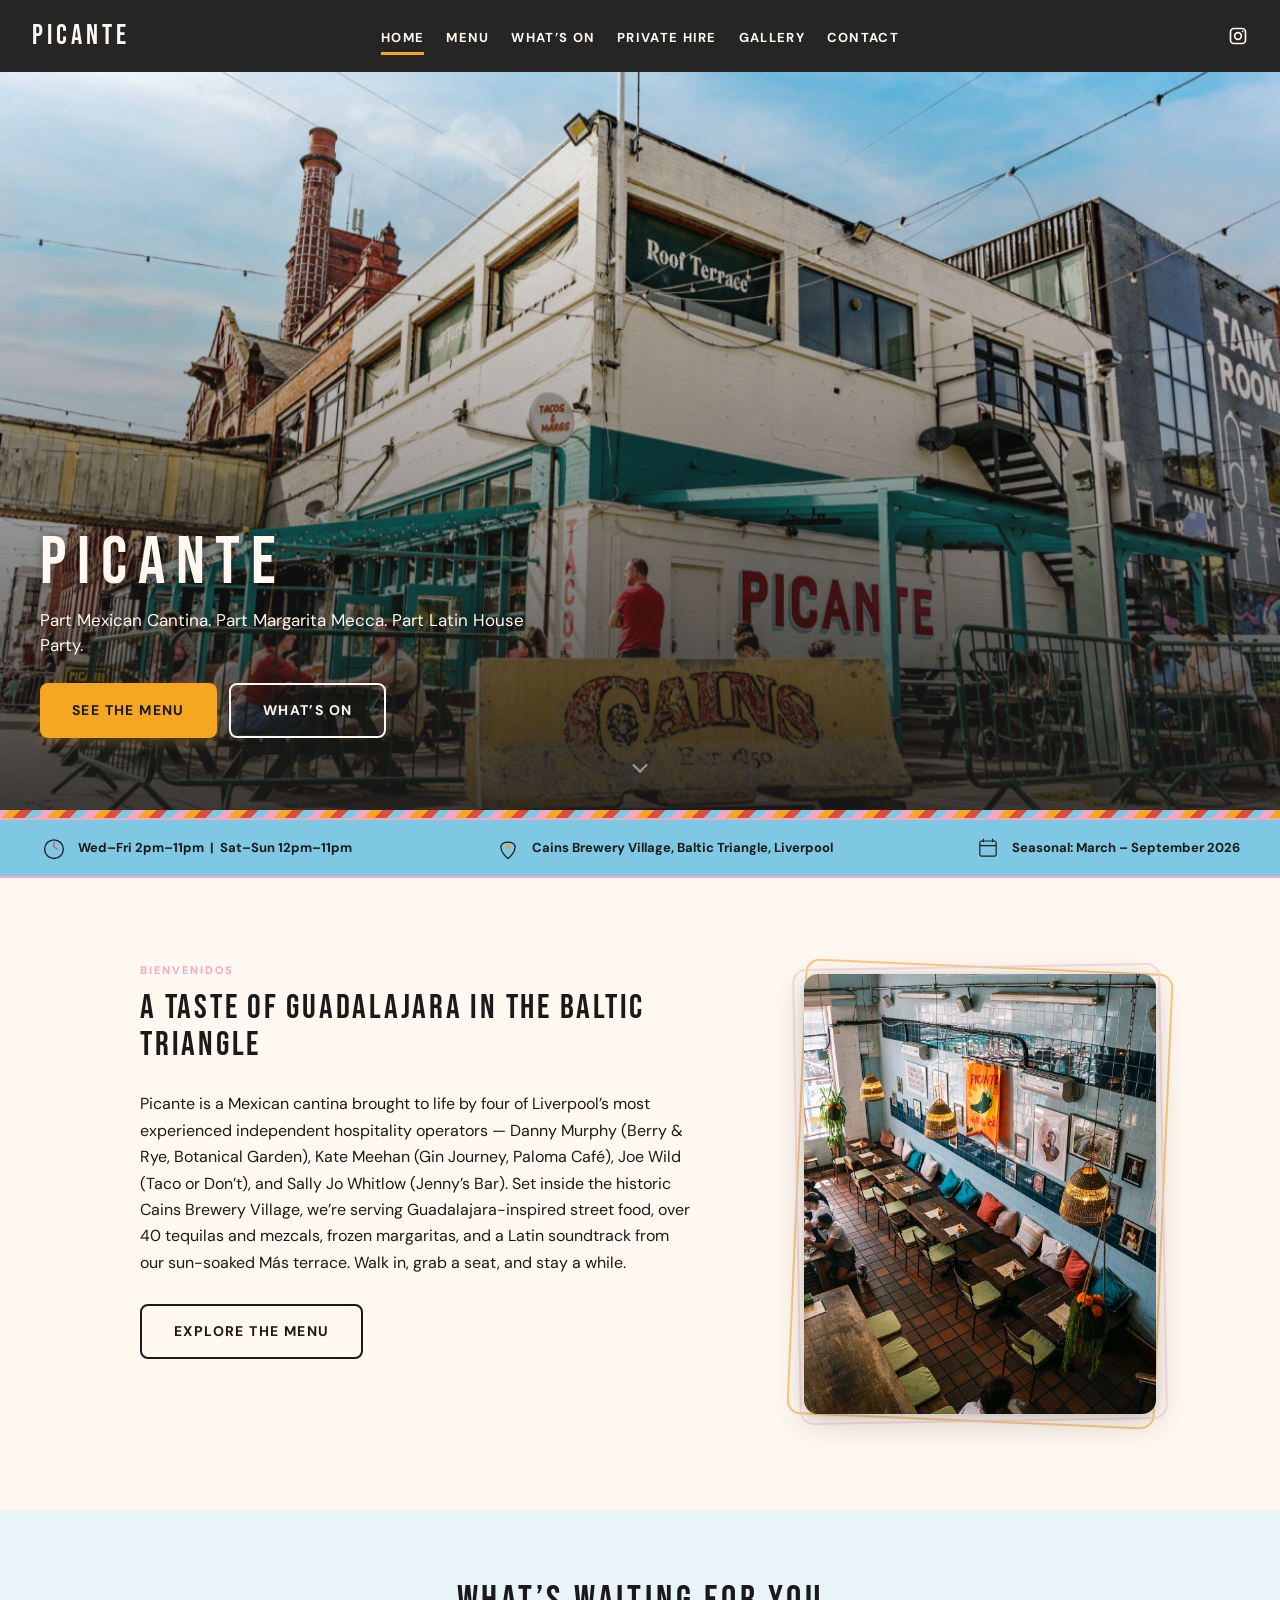
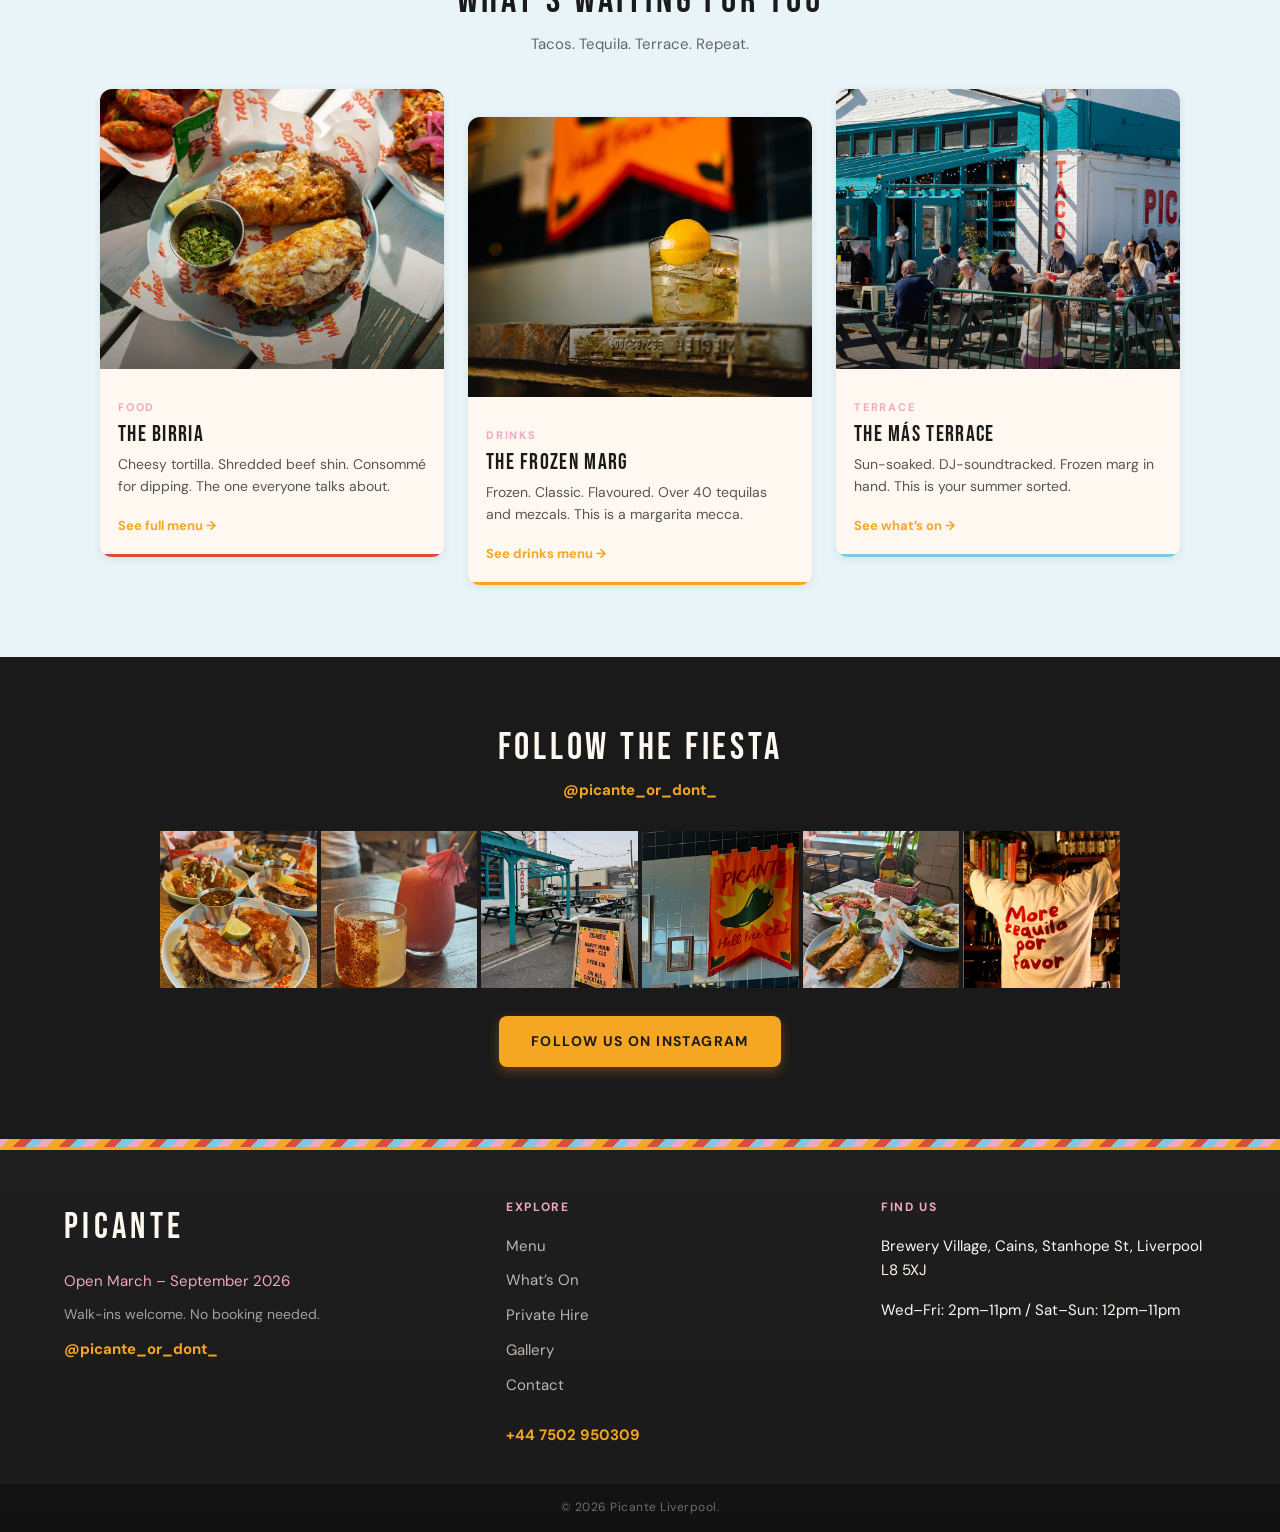
==== index.html @ 5502fccb "Move picante_cursor files to root Rename and relocate files from the picante_cursor/ subdirectory to" ====
<!DOCTYPE html>
<html lang="en-GB">
  <head>
    <meta charset="UTF-8" />
    <meta name="viewport" content="width=device-width, initial-scale=1.0" />
    <meta
      name="description"
      content="Picante — Mexican cantina, margarita mecca & Latin house party in Liverpool’s Baltic Triangle. March–September."
    />
    <title>Picante Liverpool | Mexican Cantina &amp; Margarita Bar</title>
    <link rel="preconnect" href="https://fonts.googleapis.com" />
    <link rel="preconnect" href="https://fonts.gstatic.com" crossorigin />
    <link
      href="https://fonts.googleapis.com/css2?family=Bebas+Neue&family=DM+Sans:ital,wght@0,400;0,600;0,700;1,400&display=swap"
      rel="stylesheet"
    />
    <link rel="stylesheet" href="css/variables.css" />
    <link rel="stylesheet" href="css/base.css" />
    <link rel="stylesheet" href="css/components.css" />
    <link rel="stylesheet" href="css/home.css" />
  </head>
  <body>
    <div id="page-loader" class="page-loader" aria-live="polite">
      <span class="page-loader__mark">PICANTE</span>
    </div>

    <header class="site-header">
      <a class="nav-brand" href="index.html">Picante</a>
      <nav class="site-nav" aria-label="Main">
        <ul class="site-nav__links">
          <li><a href="index.html" class="is-active">Home</a></li>
          <li><a href="menu.html">Menu</a></li>
          <li><a href="events.html">What’s On</a></li>
          <li><a href="private-hire.html">Private Hire</a></li>
          <li><a href="gallery.html">Gallery</a></li>
          <li><a href="contact.html">Contact</a></li>
        </ul>
      </nav>
      <div class="nav-end">
        <a
          class="site-nav__ig"
          href="https://instagram.com/picante_or_dont_"
          target="_blank"
          rel="noopener noreferrer"
          aria-label="Picante on Instagram"
        >
          <svg viewBox="0 0 24 24" fill="none" stroke="currentColor" stroke-width="2" aria-hidden="true">
            <rect x="3" y="3" width="18" height="18" rx="4" />
            <circle cx="12" cy="12" r="4" />
            <circle cx="17.5" cy="6.5" r="1" fill="currentColor" stroke="none" />
          </svg>
        </a>
      </div>
      <button type="button" class="nav-toggle" aria-expanded="false" aria-controls="nav-overlay" aria-label="Open menu">
        <span class="nav-toggle__bars" aria-hidden="true"><span></span><span></span><span></span></span>
      </button>
    </header>

    <div id="nav-overlay" class="nav-overlay" aria-hidden="true" role="dialog" aria-label="Menu">
      <button type="button" class="nav-overlay__close" aria-label="Close menu">×</button>
      <ul class="nav-overlay__links">
        <li><a href="index.html" class="is-active">Home</a></li>
        <li><a href="menu.html">Menu</a></li>
        <li><a href="events.html">What’s On</a></li>
        <li><a href="private-hire.html">Private Hire</a></li>
        <li><a href="gallery.html">Gallery</a></li>
        <li><a href="contact.html">Contact</a></li>
      </ul>
      <a class="nav-overlay__ig" href="https://instagram.com/picante_or_dont_" target="_blank" rel="noopener noreferrer" aria-label="Instagram">
        <svg width="28" height="28" viewBox="0 0 24 24" fill="none" stroke="currentColor" stroke-width="2">
          <rect x="3" y="3" width="18" height="18" rx="4" />
          <circle cx="12" cy="12" r="4" />
        </svg>
      </a>
    </div>

    <main class="home" id="main">
      <section class="hero-home" aria-label="Welcome">
        <div class="hero-home__media hero-kenburns" aria-hidden="true">
          <img
            src="/assets/main_view.jpg"
            alt=""
            width="1920"
            height="1080"
            fetchpriority="high"
            decoding="async"
          />
        </div>
        <div class="hero-home__overlay"></div>
        <div class="hero-home__content">
          <h1 class="hero-home__title">Picante</h1>
          <p class="hero-home__tagline">
            Part Mexican Cantina. Part Margarita Mecca. Part Latin House Party.
          </p>
          <div class="hero-home__ctas">
            <a class="btn btn--primary" href="menu.html">See the menu</a>
            <a class="btn btn--secondary" href="events.html">What’s on</a>
          </div>
        </div>
        <div class="hero-scroll-hint" aria-hidden="true">
          <svg width="28" height="28" viewBox="0 0 24 24" fill="none" stroke="currentColor" stroke-width="2">
            <path d="M6 9l6 6 6-6" />
          </svg>
        </div>
      </section>

      <div class="section-divider" role="presentation" aria-hidden="true"></div>

      <section class="info-strip" aria-label="Key info">
        <div class="info-strip__row">
          <div class="info-strip__item">
            <svg class="icon-sketch" width="36" height="36" viewBox="0 0 48 48" aria-hidden="true">
              <circle cx="24" cy="26" r="16" fill="none" stroke="#1a1a1a" stroke-width="2.2" />
              <path d="M24 14v8l5 4" fill="none" stroke="#d94f3b" stroke-width="2" stroke-linecap="round" />
            </svg>
            <span>Wed–Fri 2pm–11pm &nbsp;|&nbsp; Sat–Sun 12pm–11pm</span>
          </div>
          <div class="info-strip__item">
            <svg class="icon-sketch" width="36" height="36" viewBox="0 0 48 48" aria-hidden="true">
              <path d="M12 20c4-8 20-8 24 0 2 12-12 22-12 22S10 32 12 20z" fill="none" stroke="#1a1a1a" stroke-width="2.2" />
              <circle cx="24" cy="22" r="4" fill="#f5a623" />
            </svg>
            <span>Cains Brewery Village, Baltic Triangle, Liverpool</span>
          </div>
          <div class="info-strip__item">
            <svg class="icon-sketch" width="36" height="36" viewBox="0 0 48 48" aria-hidden="true">
              <rect x="10" y="12" width="28" height="26" rx="3" fill="none" stroke="#1a1a1a" stroke-width="2" />
              <path d="M16 8v6M32 8v6M10 20h28" stroke="#1a1a1a" stroke-width="2" />
            </svg>
            <span>Seasonal: March – September 2026</span>
          </div>
        </div>
      </section>

      <section class="intro-section">
        <div class="intro-section__inner">
          <div class="reveal">
            <p class="intro-section__eyebrow">Bienvenidos</p>
            <h2 class="intro-section__heading">A taste of Guadalajara in the Baltic Triangle</h2>
            <p class="intro-section__text">
              Picante is a Mexican cantina brought to life by four of Liverpool’s most experienced independent hospitality
              operators — Danny Murphy (Berry &amp; Rye, Botanical Garden), Kate Meehan (Gin Journey, Paloma Café), Joe Wild
              (Taco or Don’t), and Sally Jo Whitlow (Jenny’s Bar). Set inside the historic Cains Brewery Village, we’re
              serving Guadalajara-inspired street food, over 40 tequilas and mezcals, frozen margaritas, and a Latin soundtrack
              from our sun-soaked Más terrace. Walk in, grab a seat, and stay a while.
            </p>
            <a class="btn btn--ghost" href="menu.html">Explore the menu</a>
          </div>
          <div class="intro-visual reveal" data-reveal-delay="120">
            <div class="intro-visual__frame" aria-hidden="true"></div>
            <div class="intro-visual__img">
              <img
                src="/assets/inside2.jpg"
                alt="Cantina interior with warm light"
                width="600"
                height="800"
                loading="lazy"
              />
            </div>
          </div>
        </div>
      </section>

      <section class="highlights">
        <div class="highlights__head reveal">
          <h2 class="h2">What’s waiting for you</h2>
          <p class="highlights__sub">Tacos. Tequila. Terrace. Repeat.</p>
        </div>
        <div class="highlights__grid">
          <article class="highlight-card reveal" data-reveal-delay="0">
            <div class="highlight-card__media">
              <img
                src="/assets/taco.jpg"
                alt="Birria-style tacos"
                width="600"
                height="800"
                loading="lazy"
              />
            </div>
            <div class="highlight-card__body">
              <p class="highlight-card__eyebrow">Food</p>
              <h3 class="highlight-card__title">The birria</h3>
              <p class="highlight-card__text">
                Cheesy tortilla. Shredded beef shin. Consommé for dipping. The one everyone talks about.
              </p>
              <a class="highlight-card__link" href="menu.html">See full menu →</a>
            </div>
            <div class="highlight-card__accent highlight-card__accent--chilli" aria-hidden="true"></div>
          </article>

          <article class="highlight-card highlight-card--dip reveal" data-reveal-delay="110">
            <div class="highlight-card__media">
              <img
                src="/assets/cocktail2.jpg"
                alt="Frozen cocktail"
                width="600"
                height="800"
                loading="lazy"
              />
            </div>
            <div class="highlight-card__body">
              <p class="highlight-card__eyebrow">Drinks</p>
              <h3 class="highlight-card__title">The frozen marg</h3>
              <p class="highlight-card__text">
                Frozen. Classic. Flavoured. Over 40 tequilas and mezcals. This is a margarita mecca.
              </p>
              <a class="highlight-card__link" href="menu.html#drinks-menu">See drinks menu →</a>
            </div>
            <div class="highlight-card__accent highlight-card__accent--marigold" aria-hidden="true"></div> 
          </article>

          <article class="highlight-card reveal" data-reveal-delay="220">
            <div class="highlight-card__media">
              <img
                src="/assets/terrace.jpg"
                alt="Rooftop terrace at sunset"
                width="600"
                height="800"
                loading="lazy"
              />
            </div>
            <div class="highlight-card__body">
              <p class="highlight-card__eyebrow">Terrace</p>
              <h3 class="highlight-card__title">The Más terrace</h3>
              <p class="highlight-card__text">Sun-soaked. DJ-soundtracked. Frozen marg in hand. This is your summer sorted.</p>
              <a class="highlight-card__link" href="events.html">See what’s on →</a>
            </div>
            <div class="highlight-card__accent highlight-card__accent--blue" aria-hidden="true"></div>
          </article>
        </div>
      </section>


      <section class="ig-block" aria-label="Instagram">
        <div class="ig-block__head reveal">
          <h2 class="h2">Follow the fiesta</h2>
          <a class="ig-block__handle" href="https://instagram.com/picante_or_dont_" target="_blank" rel="noopener noreferrer"
            >@picante_or_dont_</a
          >
        </div>
        <div id="instagram-embed-slot" class="ig-block__widget"></div>
        <div class="ig-block__grid ig-block__grid--fallback">
          <a class="ig-tile" href="https://instagram.com/picante_or_dont_" target="_blank" rel="noopener noreferrer">
            <img src="/assets/ig1.jpg" alt="" width="400" height="400" loading="lazy" />
          </a>
          <a class="ig-tile" href="https://instagram.com/picante_or_dont_" target="_blank" rel="noopener noreferrer">
            <img src="/assets/ig2.jpg" alt="" width="400" height="400" loading="lazy" />
          </a>
          <a class="ig-tile" href="https://instagram.com/picante_or_dont_" target="_blank" rel="noopener noreferrer">
            <img src="/assets/ig3.jpg" alt="" width="400" height="400" loading="lazy" />
          </a>
          <a class="ig-tile" href="https://instagram.com/picante_or_dont_" target="_blank" rel="noopener noreferrer">
            <img src="/assets/ig4.jpg" alt="" width="400" height="400" loading="lazy" />
          </a>
          <a class="ig-tile" href="https://instagram.com/picante_or_dont_" target="_blank" rel="noopener noreferrer">
            <img src="/assets/ig7.jpg" alt="" width="400" height="400" loading="lazy" />
          </a>
          <a class="ig-tile" href="https://instagram.com/picante_or_dont_" target="_blank" rel="noopener noreferrer">
            <img src="/assets/ig6.jpg" alt="" width="400" height="400" loading="lazy" />
          </a>
        </div>
        <div class="ig-block__cta">
          <a class="btn btn--primary" href="https://instagram.com/picante_or_dont_" target="_blank" rel="noopener noreferrer"
            >Follow us on Instagram</a
          >
        </div>
      </section>
    </main>

    <div class="section-divider" role="presentation" aria-hidden="true"></div>

    <footer class="site-footer">
      <div class="site-footer__grid">
        <div>
          <span class="site-footer__brand">Picante</span>
          <p class="site-footer__season">Open March – September 2026</p>
          <p class="site-footer__walkins">Walk-ins welcome. No booking needed.</p>
          <a class="site-footer__ig" href="https://instagram.com/picante_or_dont_" target="_blank" rel="noopener noreferrer"
            >@picante_or_dont_</a
          >
        </div>
        <div>
          <p class="site-footer__col-label">Explore</p>
          <ul class="site-footer__links">
            <li><a href="menu.html">Menu</a></li>
            <li><a href="events.html">What’s On</a></li>
            <li><a href="private-hire.html">Private Hire</a></li>
            <li><a href="gallery.html">Gallery</a></li>
            <li><a href="contact.html">Contact</a></li>
          </ul>
          <a class="site-footer__phone" href="tel:+447502950309">+44 7502 950309</a>
        </div>
        <div>
          <p class="site-footer__col-label">Find us</p>
          <p>Brewery Village, Cains, Stanhope St, Liverpool L8 5XJ</p>
          <p>Wed–Fri: 2pm–11pm / Sat–Sun: 12pm–11pm</p>
        </div>
      </div>
      <div class="site-footer__bottom">© 2026 Picante Liverpool.</div>
    </footer>

    <script src="js/main.js"></script>
    <script src="js/animations.js"></script>
  </body>
</html>
---- css/variables.css ----
:root {
  --cantina-blue: #7ec8e3;
  --fiesta-pink: #f2a7c3;
  --marigold: #f5a623;
  --chilli-red: #d94f3b;
  --charcoal: #1a1a1a;
  --warm-white: #fff8f0;
  --pale-blue-grey: #e8f4f8;
  --lime-green: #7fb069;

  --caption: #666666;
  --caption-dark: #aaaaaa;
  --footer-strip: #111111;

  --font-display: "Bebas Neue", "Impact", sans-serif;
  --font-body: "DM Sans", system-ui, sans-serif;

  --nav-h-desktop: 72px;
  --nav-h-mobile: 60px;
  --content-max: 1200px;
  --menu-max: 900px;
  --intro-max: 1000px;
  --ease-out: cubic-bezier(0.22, 1, 0.36, 1);

  --shadow-card: 0 2px 8px rgba(0, 0, 0, 0.08);
  --shadow-card-hover: 0 8px 24px rgba(0, 0, 0, 0.14);
  --shadow-primary: 0 4px 12px rgba(245, 166, 35, 0.3);
  --text-shadow-hero: 0 2px 10px rgba(0, 0, 0, 0.45);
}
---- css/base.css ----
*,
*::before,
*::after {
  box-sizing: border-box;
}

html {
  scroll-behavior: smooth;
}

body {
  margin: 0;
  font-family: var(--font-body);
  font-size: 17px;
  line-height: 1.65;
  color: var(--charcoal);
  background-color: var(--warm-white);
  -webkit-font-smoothing: antialiased;
}

img {
  max-width: 100%;
  height: auto;
  display: block;
}

a {
  color: inherit;
  text-decoration: none;
}

button {
  font-family: inherit;
  cursor: pointer;
  border: none;
  background: none;
}

input,
textarea,
select {
  font-family: inherit;
  font-size: 16px;
}

h1,
h2,
h3,
.h1,
.h2,
.h3 {
  font-family: var(--font-display);
  font-weight: 400;
  line-height: 1.02;
  margin: 0;
  text-transform: uppercase;
}

/* Dramatic scale vs 16–17px body */
h1,
.h1 {
  font-size: clamp(2.5rem, 6vw, 6rem);
  letter-spacing: 0.18em;
}

h2,
.h2 {
  font-size: clamp(1.75rem, 3.8vw, 3.5rem);
  letter-spacing: 0.12em;
}

h3,
.h3 {
  font-size: clamp(1.375rem, 2.2vw, 2rem);
  letter-spacing: 0.08em;
}

.on-dark h1,
.on-dark h2,
.on-dark h3,
.on-dark .h1,
.on-dark .h2,
.on-dark .h3 {
  color: var(--warm-white);
  text-shadow: var(--text-shadow-hero);
}

.sr-only {
  position: absolute;
  width: 1px;
  height: 1px;
  padding: 0;
  margin: -1px;
  overflow: hidden;
  clip: rect(0, 0, 0, 0);
  white-space: nowrap;
  border: 0;
}

body.page-fade-in {
  animation: pageCrossfade 280ms var(--ease-out) forwards;
}

@keyframes pageCrossfade {
  from {
    opacity: 0;
  }
  to {
    opacity: 1;
  }
}

/* Hero backgrounds only — slow cinematic zoom */
@keyframes heroKenBurns {
  0% {
    transform: scale(1);
  }
  100% {
    transform: scale(1.08);
  }
}

.hero-kenburns {
  overflow: hidden;
}

.hero-kenburns > img {
  width: 100%;
  height: 100%;
  object-fit: cover;
  animation: heroKenBurns 20s ease-in-out infinite alternate;
  will-change: transform;
}
---- css/components.css ----
/* Geometric stripe divider — exactly 8px, four brand colours, -45° */
.section-divider {
  display: block;
  width: 100%;
  height: 8px;
  flex-shrink: 0;
  background: repeating-linear-gradient(
    -45deg,
    var(--marigold) 0 8px,
    var(--fiesta-pink) 8px 16px,
    var(--cantina-blue) 16px 24px,
    var(--chilli-red) 24px 32px
  );
}

/* —— Header —— */
.site-header {
  position: fixed;
  top: 0;
  left: 0;
  right: 0;
  z-index: 1000;
  height: var(--nav-h-desktop);
  display: grid;
  grid-template-columns: 1fr auto 1fr;
  align-items: center;
  padding: 0 32px;
  background: rgba(26, 26, 26, 0.95);
  backdrop-filter: blur(12px);
  -webkit-backdrop-filter: blur(12px);
}

.nav-brand {
  font-family: var(--font-display);
  font-size: 28px;
  letter-spacing: 0.14em;
  color: var(--warm-white);
  justify-self: start;
  text-transform: uppercase;
}

.nav-brand:hover {
  color: var(--marigold);
}

.site-nav {
  justify-self: center;
}

.site-nav__links {
  display: flex;
  flex-wrap: wrap;
  justify-content: center;
  align-items: center;
  gap: 8px 22px;
  list-style: none;
  margin: 0;
  padding: 0;
}

.site-nav__links a {
  font-size: 13px;
  font-weight: 700;
  letter-spacing: 0.1em;
  text-transform: uppercase;
  color: var(--warm-white);
  padding: 6px 0;
  border-bottom: 3px solid transparent;
  transition: color 200ms ease, border-color 200ms ease;
}

.site-nav__links a:hover {
  color: var(--marigold);
}

.site-nav__links a.is-active {
  border-bottom-color: var(--marigold);
}

.nav-end {
  justify-self: end;
  display: flex;
  align-items: center;
}

.site-nav__ig {
  display: flex;
  color: var(--warm-white);
  transition: color 200ms ease, transform 200ms ease;
}

.site-nav__ig:hover {
  color: var(--marigold);
  transform: scale(1.05);
}

.site-nav__ig svg {
  width: 20px;
  height: 20px;
}

.nav-toggle {
  display: none;
  width: 44px;
  height: 44px;
  align-items: center;
  justify-content: center;
  color: var(--warm-white);
  justify-self: end;
  grid-column: 3;
}

.nav-toggle__bars {
  display: flex;
  flex-direction: column;
  gap: 6px;
}

.nav-toggle__bars span {
  display: block;
  width: 24px;
  height: 2px;
  background: var(--warm-white);
  border-radius: 1px;
}

@media (max-width: 1023px) {
  .site-header {
    height: var(--nav-h-mobile);
    padding: 0 16px;
    grid-template-columns: 1fr auto;
  }

  .site-nav,
  .nav-end {
    display: none;
  }

  .nav-toggle {
    display: flex;
  }

  .nav-brand {
    grid-column: 1;
  }
}

.nav-overlay {
  position: fixed;
  inset: 0;
  z-index: 1100;
  background: var(--charcoal);
  display: flex;
  flex-direction: column;
  align-items: center;
  justify-content: center;
  padding: 80px 24px;
  transform: translateX(100%);
  transition: transform 300ms var(--ease-out);
  visibility: hidden;
}

.nav-overlay.is-open {
  transform: translateX(0);
  visibility: visible;
}

.nav-overlay__close {
  position: absolute;
  top: 16px;
  right: 16px;
  width: 48px;
  height: 48px;
  color: var(--warm-white);
  font-size: 28px;
  line-height: 1;
}

.nav-overlay__links {
  list-style: none;
  margin: 0;
  padding: 0;
  text-align: center;
}

.nav-overlay__links a {
  display: block;
  font-size: 28px;
  line-height: 60px;
  font-weight: 700;
  letter-spacing: 0.08em;
  text-transform: uppercase;
  color: var(--warm-white);
}

.nav-overlay__links a.is-active {
  color: var(--marigold);
}

.nav-overlay__ig {
  margin-top: 48px;
  color: var(--warm-white);
}

/* —— Buttons —— */
.btn {
  display: inline-flex;
  align-items: center;
  justify-content: center;
  text-align: center;
  font-size: 15px;
  font-weight: 700;
  letter-spacing: 0.1em;
  text-transform: uppercase;
  padding: 16px 40px;
  border-radius: 8px;
  transition: background 200ms ease, color 200ms ease, transform 200ms ease, box-shadow 200ms ease,
    border-color 200ms ease;
}

.btn--primary {
  background: var(--marigold);
  color: var(--charcoal);
  box-shadow: var(--shadow-primary);
}

.btn--primary:hover {
  background: var(--chilli-red);
  transform: scale(1.04);
}

.btn--secondary {
  background: transparent;
  color: var(--warm-white);
  border: 2px solid var(--warm-white);
}

.btn--secondary:hover {
  background: var(--warm-white);
  color: var(--charcoal);
}

.btn--ghost {
  background: transparent;
  color: var(--charcoal);
  border: 2px solid var(--charcoal);
}

.btn--ghost:hover {
  background: var(--charcoal);
  color: var(--warm-white);
}

@media (max-width: 767px) {
  .btn--primary {
    width: 100%;
    padding: 18px 24px;
    font-size: 16px;
  }

  .btn--secondary,
  .btn--ghost {
    width: 100%;
  }
}

.btn-tabs {
  display: inline-flex;
  gap: 12px;
  flex-wrap: wrap;
  justify-content: center;
}

.btn-tab {
  padding: 12px 28px;
  border-radius: 8px;
  font-size: 14px;
  font-weight: 700;
  letter-spacing: 0.1em;
  text-transform: uppercase;
  border: 2px solid var(--warm-white);
  color: var(--warm-white);
  background: transparent;
  transition: background 200ms ease, color 200ms ease;
}

.btn-tab.is-active,
.btn-tab:hover {
  background: var(--marigold);
  color: var(--charcoal);
  border-color: var(--marigold);
}

/* —— Cards (content sections — image static, no animation) —— */
.card {
  background: var(--warm-white);
  border-radius: 12px;
  box-shadow: var(--shadow-card);
  overflow: hidden;
  transition: box-shadow 300ms var(--ease-out), transform 300ms var(--ease-out);
}

.card:hover {
  box-shadow: var(--shadow-card-hover);
  transform: translateY(-4px);
}

.card__media {
  overflow: hidden;
  border-radius: 12px 12px 0 0;
}

.card__media img {
  width: 100%;
  transition: transform 300ms var(--ease-out);
}

.card:hover .card__media img {
  transform: scale(1.05);
}

.card__body {
  padding: 24px 26px;
}

.card__title {
  font-family: var(--font-display);
  font-size: clamp(1.25rem, 2vw, 1.75rem);
  color: var(--charcoal);
  margin-bottom: 8px;
  letter-spacing: 0.08em;
}

.card__text {
  font-size: 16px;
  color: #555555;
  margin: 0 0 16px;
  line-height: 1.6;
}

.card__link {
  font-size: 14px;
  font-weight: 700;
  color: var(--marigold);
}

.card__link:hover {
  text-decoration: underline;
}

/* —— Footer —— */
.site-footer {
  background: linear-gradient(180deg, #1e1e1e 0%, var(--charcoal) 100%);
  color: var(--warm-white);
  font-size: 15px;
  border-top: 3px solid var(--marigold);
}

.site-footer__grid {
  max-width: var(--content-max);
  margin: 0 auto;
  padding: 48px 24px 36px;
  display: grid;
  grid-template-columns: 1.2fr 1fr 1fr;
  gap: 48px 40px;
}

@media (max-width: 767px) {
  .site-footer__grid {
    grid-template-columns: 1fr;
    gap: 20px;
    text-align: center;
    padding: 28px 20px 20px;
  }
}

.site-footer__brand {
  font-family: var(--font-display);
  font-size: 36px;
  letter-spacing: 0.12em;
  color: var(--warm-white);
  display: block;
  margin-bottom: 12px;
  text-transform: uppercase;
}

@media (max-width: 767px) {
  .site-footer__brand {
    font-size: 28px;
    margin-bottom: 6px;
  }
}

.site-footer__season {
  font-size: 15px;
  color: var(--fiesta-pink);
  margin: 0 0 10px;
}

@media (max-width: 767px) {
  .site-footer__season {
    font-size: 13px;
    margin-bottom: 4px;
  }
}

.site-footer__walkins {
  font-size: 14px;
  color: rgba(255, 248, 240, 0.6);
  margin: 0 0 12px;
  line-height: 1.5;
}

@media (max-width: 767px) {
  .site-footer__walkins {
    font-size: 13px;
    margin-bottom: 8px;
  }
}

.site-footer__ig {
  font-size: 15px;
  font-weight: 700;
  color: var(--marigold);
  transition: color 200ms ease;
}

.site-footer__ig:hover {
  color: var(--warm-white);
}

.site-footer__col-label {
  font-size: 12px;
  font-weight: 700;
  letter-spacing: 0.14em;
  text-transform: uppercase;
  color: var(--fiesta-pink);
  margin: 0 0 16px;
}

@media (max-width: 767px) {
  .site-footer__col-label {
    display: none;
  }
}

.site-footer__links {
  list-style: none;
  margin: 0;
  padding: 0;
}

@media (max-width: 767px) {
  .site-footer__links {
    display: flex;
    flex-wrap: wrap;
    justify-content: center;
    gap: 6px 16px;
  }
}

.site-footer__links li {
  margin-bottom: 10px;
}

@media (max-width: 767px) {
  .site-footer__links li {
    margin-bottom: 0;
  }
}

.site-footer__links a {
  font-size: 15px;
  color: rgba(255, 248, 240, 0.7);
  transition: color 200ms ease;
}

@media (max-width: 767px) {
  .site-footer__links a {
    font-size: 13px;
  }
}

.site-footer__links a:hover {
  color: var(--marigold);
}

.site-footer__phone {
  display: inline-block;
  margin-top: 16px;
  font-size: 15px;
  font-weight: 700;
  color: var(--marigold);
}

@media (max-width: 767px) {
  .site-footer__phone {
    margin-top: 0;
    font-size: 14px;
  }

  .site-footer__grid > div:last-child p {
    font-size: 13px;
    color: rgba(255, 248, 240, 0.5);
    margin: 0 0 4px;
  }
}

.site-footer__bottom {
  background: rgba(0, 0, 0, 0.3);
  padding: 14px 24px;
  text-align: center;
  font-size: 12px;
  color: rgba(255, 248, 240, 0.4);
  letter-spacing: 0.04em;
}

@media (max-width: 767px) {
  .site-footer__bottom {
    padding: 12px 20px;
  }
}

/* —— Forms —— */
.form-field {
  width: 100%;
  padding: 14px 16px;
  border: 1px solid #d0d0d0;
  border-radius: 8px;
  background: var(--pale-blue-grey);
  color: var(--charcoal);
  transition: border-color 200ms ease, box-shadow 200ms ease;
}

.form-field:focus {
  outline: none;
  border-color: var(--cantina-blue);
  box-shadow: 0 0 0 3px rgba(126, 200, 227, 0.3);
}

.form-field--error {
  border-color: var(--chilli-red);
}

.form-label {
  display: block;
  font-size: 13px;
  font-weight: 700;
  letter-spacing: 0.06em;
  text-transform: uppercase;
  margin-bottom: 8px;
  color: var(--charcoal);
}

.form-group {
  margin-bottom: 20px;
}

.tag-ve {
  display: inline-flex;
  align-items: center;
  height: 20px;
  padding: 0 8px;
  border-radius: 10px;
  background: var(--lime-green);
  color: var(--warm-white);
  font-size: 10px;
  font-weight: 700;
  text-transform: uppercase;
}

.tag-af {
  display: inline-flex;
  align-items: center;
  height: 20px;
  padding: 0 8px;
  border-radius: 10px;
  background: var(--lime-green);
  color: var(--warm-white);
  font-size: 10px;
  font-weight: 700;
}

.reveal {
  opacity: 0;
  transform: translateY(24px);
  transition: opacity 0.65s var(--ease-out), transform 0.65s var(--ease-out);
}

.reveal.is-visible {
  opacity: 1;
  transform: translateY(0);
}

.drinks-banner.reveal.is-visible {
  transform: rotate(-1.5deg);
}

.page-loader {
  position: fixed;
  inset: 0;
  z-index: 2000;
  background: var(--charcoal);
  display: flex;
  align-items: center;
  justify-content: center;
  transition: opacity 400ms ease, visibility 400ms ease;
}

.page-loader.is-done {
  opacity: 0;
  visibility: hidden;
  pointer-events: none;
}

.page-loader__mark {
  font-family: var(--font-display);
  font-size: clamp(2.5rem, 8vw, 4rem);
  letter-spacing: 0.2em;
  color: var(--cantina-blue);
  animation: pulseLogo 1.5s ease-in-out infinite;
}

@keyframes pulseLogo {
  0%,
  100% {
    opacity: 1;
    transform: scale(1);
  }
  50% {
    opacity: 0.65;
    transform: scale(1.04);
  }
}

.icon-sketch {
  flex-shrink: 0;
}
---- css/home.css ----
main.home {
  padding-top: var(--nav-h-desktop);
}

/* Slightly smaller CTAs on home only */
main.home .btn {
  padding: 14px 32px;
  font-size: 14px;
}

@media (max-width: 767px) {
  main.home .btn--primary {
    padding: 16px 22px;
    font-size: 15px;
  }
}

@media (max-width: 1023px) {
  main.home {
    padding-top: var(--nav-h-mobile);
  }
}

/* Hero — Ken Burns on background only (scaled slightly down vs full viewport) */
.hero-home {
  position: relative;
  min-height: 82vh;
  min-height: 82svh;
  display: flex;
  flex-direction: column;
  justify-content: flex-end;
  padding: 0 0 72px 40px;
  overflow: hidden;
}

.hero-home__media {
  position: absolute;
  inset: 0;
  z-index: 0;
  overflow: hidden;
}

.hero-home__media.hero-kenburns > img {
  width: 100%;
  height: 100%;
}

.hero-home__overlay {
  position: absolute;
  inset: 0;
  z-index: 1;
  background: linear-gradient(
    to top,
    rgba(26, 26, 26, 0.85) 0%,
    rgba(26, 26, 26, 0.4) 45%,
    transparent 100%
  );
}

.hero-home__content {
  position: relative;
  z-index: 2;
  max-width: 520px;
}

.hero-home__title {
  font-family: var(--font-display);
  font-size: clamp(2.35rem, 6.5vw, 4.25rem);
  letter-spacing: 0.16em;
  color: var(--warm-white);
  text-shadow: var(--text-shadow-hero);
  margin-bottom: 12px;
  line-height: 0.95;
  text-transform: uppercase;
}

.hero-home__tagline {
  font-size: clamp(15px, 1.75vw, 17px);
  color: var(--warm-white);
  text-shadow: var(--text-shadow-hero);
  margin: 0 0 24px;
  line-height: 1.5;
  max-width: 32em;
}

.hero-home__ctas {
  display: flex;
  flex-wrap: wrap;
  gap: 12px;
}

@media (max-width: 767px) {
  .hero-home {
    align-items: center;
    text-align: center;
    min-height: 78vh;
    min-height: 78svh;
    padding: 0 20px 88px;
  }

  .hero-home__content {
    max-width: 100%;
  }

  .hero-home__ctas {
    flex-direction: column;
    width: 100%;
  }
}

.hero-scroll-hint {
  position: absolute;
  bottom: 20px;
  left: 50%;
  transform: translateX(-50%);
  z-index: 3;
  color: var(--warm-white);
  opacity: 0.5;
  animation: chevronBounce 1.5s ease-in-out infinite;
  transition: opacity 300ms ease;
}

.hero-scroll-hint.is-hidden {
  opacity: 0;
  pointer-events: none;
}

@keyframes chevronBounce {
  0%,
  100% {
    transform: translateX(-50%) translateY(0);
  }
  50% {
    transform: translateX(-50%) translateY(-2px);
  }
}

/* Info strip */
.info-strip {
  background: var(--cantina-blue);
  padding: 14px 28px;
  border-top: 2px solid var(--fiesta-pink);
  border-bottom: 2px solid var(--fiesta-pink);
}

.info-strip__row {
  max-width: var(--content-max);
  margin: 0 auto;
  display: flex;
  flex-wrap: wrap;
  justify-content: space-between;
  gap: 12px 24px;
}

.info-strip__item {
  display: flex;
  align-items: center;
  gap: 10px;
  font-size: 13px;
  font-weight: 700;
  color: var(--charcoal);
}

.info-strip__item .icon-sketch {
  width: 28px;
  height: 28px;
}

@media (max-width: 767px) {
  .info-strip {
    padding: 14px 16px;
  }

  .info-strip__row {
    flex-direction: column;
  }
}

/* Intro */
.intro-section {
  background: var(--warm-white);
  padding: 72px 24px;
}

@media (max-width: 767px) {
  .intro-section {
    padding: 52px 20px;
  }
}

.intro-section__inner {
  max-width: var(--intro-max);
  margin: 0 auto;
  display: grid;
  grid-template-columns: 55% 45%;
  gap: 40px;
  align-items: start;
}

@media (max-width: 1023px) {
  .intro-section__inner {
    grid-template-columns: 1fr;
  }
}

.intro-section__eyebrow {
  font-size: 11px;
  font-weight: 700;
  letter-spacing: 0.18em;
  text-transform: uppercase;
  color: var(--fiesta-pink);
  margin-bottom: 10px;
}

.intro-section__heading {
  font-family: var(--font-display);
  font-size: clamp(1.5rem, 3.25vw, 2.15rem);
  color: var(--charcoal);
  letter-spacing: 0.08em;
  margin: 0 0 28px;
  line-height: 1.08;
}

.intro-section__text {
  font-size: 16px;
  line-height: 1.65;
  color: var(--charcoal);
  margin: 0 0 28px;
}

.intro-visual {
  position: relative;
  justify-self: end;
  width: 100%;
  max-width: min(400px, 100%);
  padding: 24px;
  overflow: visible;
}

@media (max-width: 1023px) {
  .intro-visual {
    order: -1;
    justify-self: center;
    max-width: min(340px, 88vw);
    margin: 0 auto 28px;
  }
}

@media (min-width: 1024px) {
  .intro-visual {
    max-width: 400px;
  }
}

/* Fiesta layers — two subtle coloured frames behind the photo */
.intro-visual__frame {
  position: absolute;
  inset: 16px;
  border-radius: 14px;
  border: 2px solid var(--marigold);
  opacity: 0.55;
  z-index: 0;
  pointer-events: none;
  transform: rotate(2.5deg);
  transition: transform 600ms var(--ease-out);
}

.intro-visual__frame::before {
  content: "";
  position: absolute;
  inset: -2px;
  border-radius: 14px;
  border: 2px solid var(--fiesta-pink);
  opacity: 0.7;
  pointer-events: none;
  transform: rotate(-3.5deg);
  transition: transform 600ms var(--ease-out);
}

.intro-visual:hover .intro-visual__frame {
  transform: rotate(3.5deg);
}

.intro-visual:hover .intro-visual__frame::before {
  transform: rotate(-5deg);
}

.intro-visual__img {
  position: relative;
  z-index: 1;
  border-radius: 14px;
  overflow: hidden;
  box-shadow:
    0 8px 32px rgba(26, 26, 26, 0.2),
    0 2px 8px rgba(26, 26, 26, 0.1);
  transition: box-shadow 600ms var(--ease-out), transform 600ms var(--ease-out);
}

.intro-visual:hover .intro-visual__img {
  box-shadow:
    0 16px 48px rgba(26, 26, 26, 0.25),
    0 4px 12px rgba(26, 26, 26, 0.12);
  transform: translateY(-6px);
}

.intro-visual__img img {
  width: 100%;
  aspect-ratio: 4/5;
  object-fit: cover;
  display: block;
  transition: transform 700ms var(--ease-out);
  filter: saturate(1.08) contrast(1.02) brightness(1.01);
}

.intro-visual:hover .intro-visual__img img {
  transform: scale(1.03);
}

/* Highlights — wave layout, portrait cards */
.highlights {
  background: var(--pale-blue-grey);
  padding: 72px 24px;
}

@media (max-width: 767px) {
  .highlights {
    padding: 52px 20px;
  }
}

.highlights__head {
  text-align: center;
  max-width: 520px;
  margin: 0 auto 32px;
}

.highlights__head .h2 {
  font-size: clamp(1.5rem, 3.25vw, 2.35rem);
  color: var(--charcoal);
  margin-bottom: 12px;
  letter-spacing: 0.1em;
}

.highlights__sub {
  font-size: 15px;
  color: var(--caption);
  margin: 0;
}

.highlights__grid {
  max-width: min(var(--content-max), 1080px);
  margin: 0 auto;
  display: grid;
  grid-template-columns: repeat(3, 1fr);
  gap: 24px;
  align-items: start;
}

@media (min-width: 1024px) {
  .highlight-card--dip {
    margin-top: 28px;
  }
}

@media (max-width: 1023px) {
  .highlights__grid {
    grid-template-columns: 1fr;
    gap: 22px;
  }

  .highlight-card--dip {
    margin-top: 0;
  }
}

.highlight-card {
  background: var(--warm-white);
  border-radius: 12px;
  box-shadow: var(--shadow-card);
  overflow: hidden;
  transition: box-shadow 300ms var(--ease-out), transform 300ms var(--ease-out);
}

.highlight-card:hover {
  box-shadow: var(--shadow-card-hover);
  transform: translateY(-4px);
}

.highlight-card__media {
  position: relative;
  width: 100%;
  height: clamp(200px, 26vw, 280px);
  overflow: hidden;
}

.highlight-card__media img {
  width: 100%;
  height: 100%;
  object-fit: cover;
  object-position: center;
  transition: transform 300ms var(--ease-out);
}

.highlight-card:hover .highlight-card__media img {
  transform: scale(1.05);
}

.highlight-card__media::after {
  content: "";
  position: absolute;
  inset: 0;
  background: linear-gradient(to top, rgba(26, 26, 26, 0.4) 0%, transparent 55%);
  pointer-events: none;
}

.highlight-card__eyebrow {
  font-size: 11px;
  font-weight: 700;
  letter-spacing: 0.16em;
  text-transform: uppercase;
  color: var(--fiesta-pink);
  margin-bottom: 8px;
}

.highlight-card__body {
  padding: 18px 18px 0;
}

.highlight-card__title {
  font-family: var(--font-display);
  font-size: clamp(1.15rem, 1.85vw, 1.35rem);
  color: var(--charcoal);
  letter-spacing: 0.06em;
  margin-bottom: 8px;
}

.highlight-card__text {
  font-size: 14px;
  color: #555555;
  line-height: 1.55;
  margin: 0 0 12px;
}

.highlight-card__link {
  font-size: 13px;
  font-weight: 700;
  color: var(--marigold);
}

.highlight-card__accent {
  height: 3px;
  margin-top: 16px;
}

.highlight-card__accent--chilli {
  background: var(--chilli-red);
}

.highlight-card__accent--marigold {
  background: var(--marigold);
}

.highlight-card__accent--blue {
  background: var(--cantina-blue);
}

/* Instagram */
.ig-block {
  background: var(--charcoal);
  padding: 72px 24px;
}

@media (max-width: 767px) {
  .ig-block {
    padding: 52px 20px;
  }
}

.ig-block__head {
  text-align: center;
  margin-bottom: 28px;
}

.ig-block__head .h2 {
  color: var(--warm-white);
  margin-bottom: 8px;
  letter-spacing: 0.1em;
  font-size: clamp(1.5rem, 3.25vw, 2.35rem);
}

.ig-block__handle {
  font-size: 15px;
  font-weight: 700;
  color: var(--marigold);
}

.ig-block__handle:hover {
  text-decoration: underline;
}

/* Paste SnapWidget / Elfsight iframe here; then add .ig-block--embed on the section */
.ig-block__widget {
  max-width: 960px;
  margin: 0 auto 28px;
}

.ig-block__widget iframe {
  display: block;
  width: 100% !important;
  max-width: 100%;
  border: 0;
  margin: 0 auto;
}

.ig-block--embed .ig-block__grid--fallback {
  display: none;
}

.ig-block__grid {
  display: grid;
  grid-template-columns: repeat(6, 1fr);
  gap: 4px;
  max-width: 960px;
  margin: 0 auto 28px;
}

@media (max-width: 1023px) {
  .ig-block__grid {
    grid-template-columns: repeat(3, 1fr);
  }
}

.ig-tile {
  position: relative;
  aspect-ratio: 1;
  overflow: hidden;
  display: block;
  outline: 3px solid transparent;
  outline-offset: -3px;
  transition: outline-color 250ms ease;
}

.ig-tile img {
  width: 100%;
  height: 100%;
  object-fit: cover;
  transition: transform 250ms ease;
}

.ig-tile:hover {
  outline-color: var(--cantina-blue);
}

.ig-tile:hover img {
  transform: scale(1.05);
}

.ig-block__cta {
  text-align: center;
}
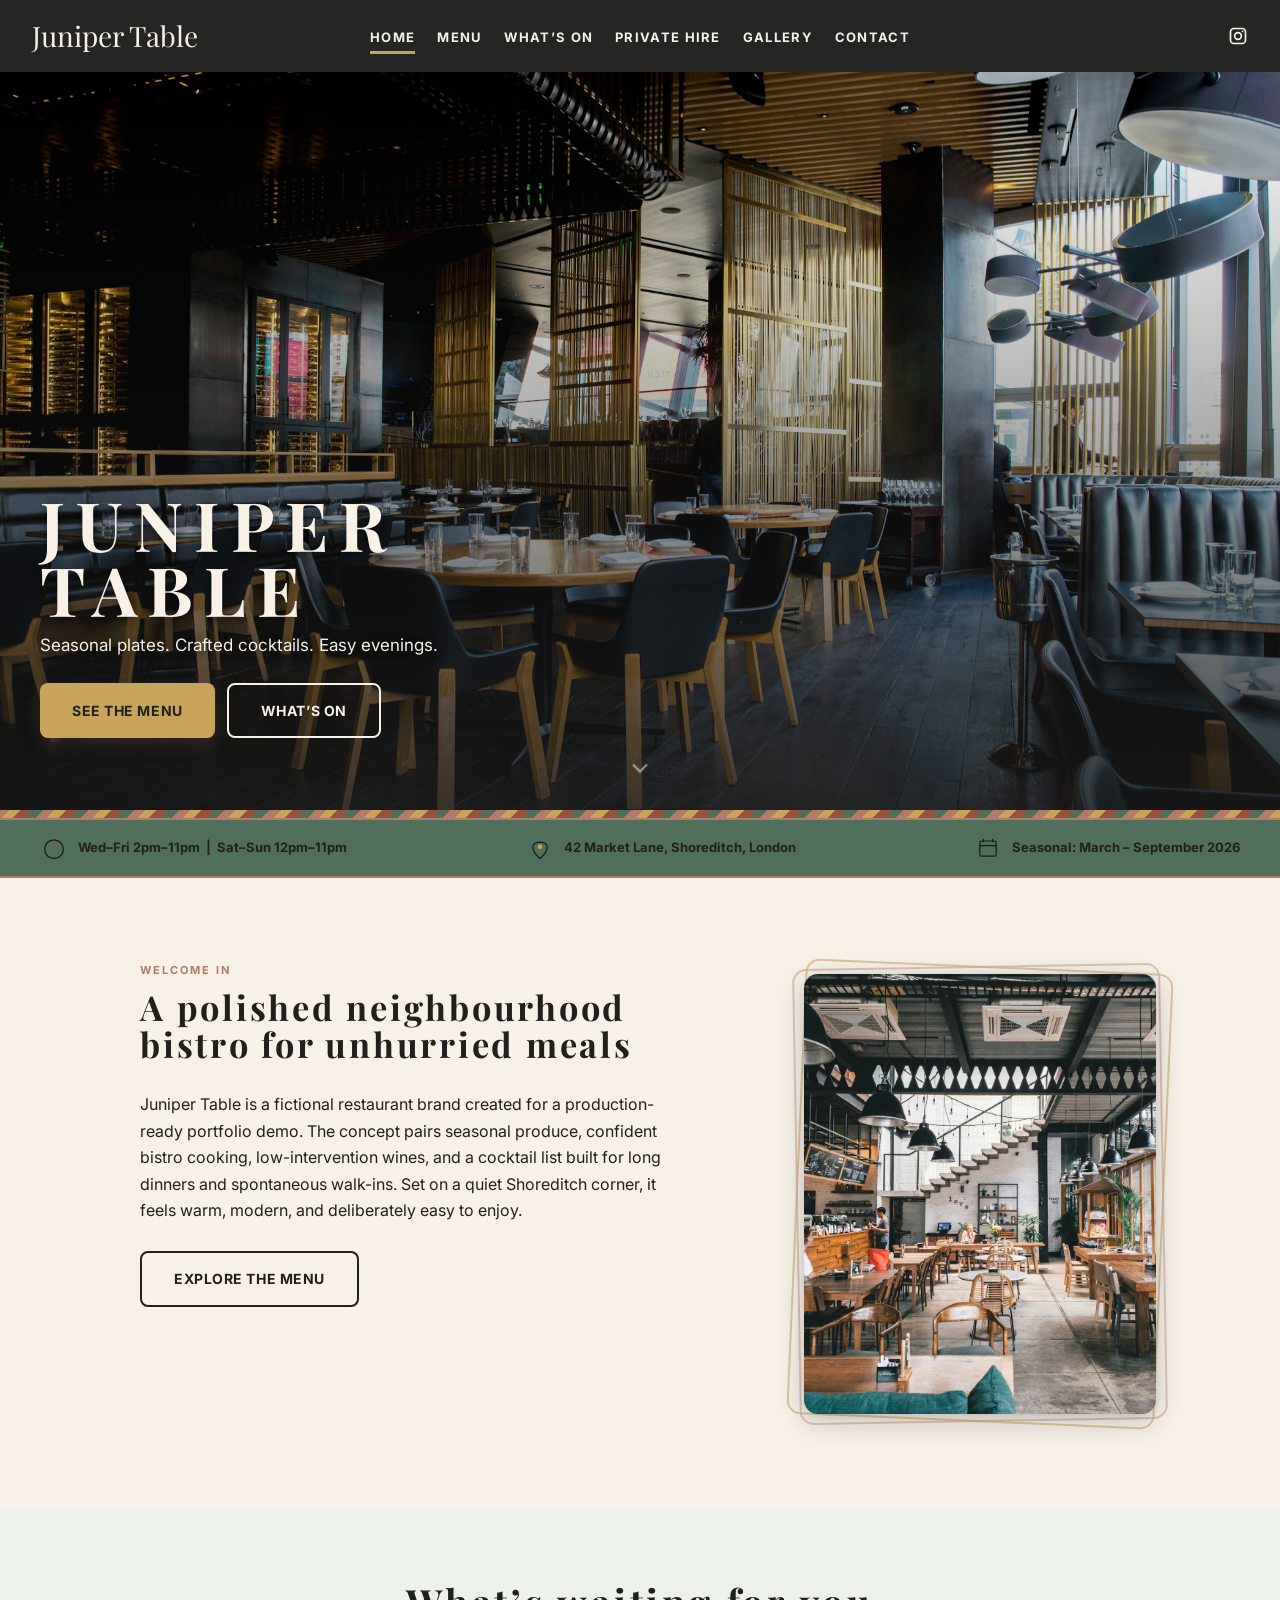
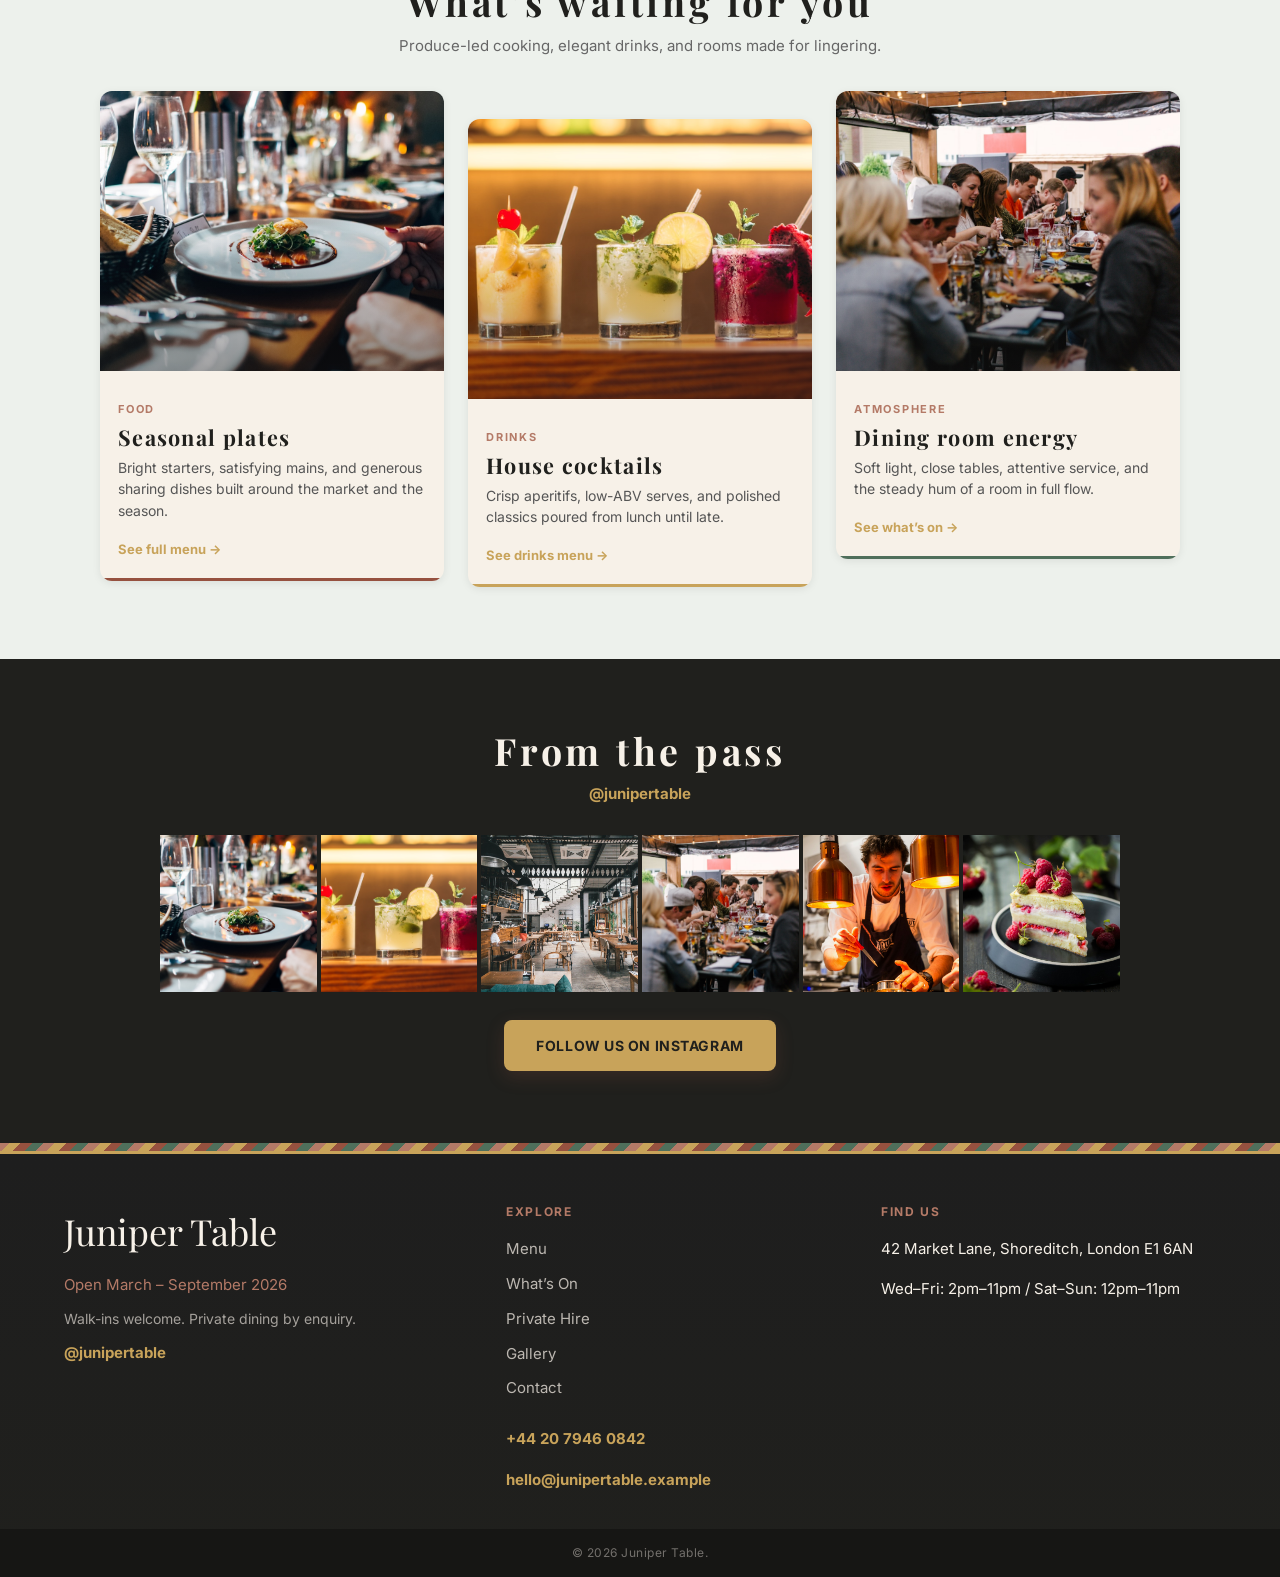
==== commit 7378e168: "Rebrand site to 'Juniper Table' demo Full rebrand and visual refresh to a fictional "Juniper Table" " ====
--- a/index.html
+++ b/index.html
@@ -5,27 +5,56 @@
     <meta name="viewport" content="width=device-width, initial-scale=1.0" />
     <meta
       name="description"
-      content="Picante — Mexican cantina, margarita mecca & Latin house party in Liverpool’s Baltic Triangle. March–September."
+      content="Juniper Table is a fictional modern neighbourhood restaurant serving seasonal plates, crafted cocktails, and relaxed private dining in Shoreditch."
     />
-    <title>Picante Liverpool | Mexican Cantina &amp; Margarita Bar</title>
+    <meta property="og:title" content="Juniper Table | Modern Neighbourhood Restaurant" />
+    <meta
+      property="og:description"
+      content="Seasonal plates, crafted cocktails, weekend brunch, and private dining at a fictional Shoreditch restaurant."
+    />
+    <meta property="og:type" content="website" />
+    <meta property="og:image" content="/assets/demo-hero.jpg" />
+    <title>Juniper Table | Modern Neighbourhood Restaurant</title>
     <link rel="preconnect" href="https://fonts.googleapis.com" />
     <link rel="preconnect" href="https://fonts.gstatic.com" crossorigin />
     <link
-      href="https://fonts.googleapis.com/css2?family=Bebas+Neue&family=DM+Sans:ital,wght@0,400;0,600;0,700;1,400&display=swap"
+      href="https://fonts.googleapis.com/css2?family=Inter:wght%40400;500;600;700&family=Playfair+Display:wght%40600;700&display=swap"
       rel="stylesheet"
     />
     <link rel="stylesheet" href="css/variables.css" />
     <link rel="stylesheet" href="css/base.css" />
     <link rel="stylesheet" href="css/components.css" />
     <link rel="stylesheet" href="css/home.css" />
+    <script type="application/ld+json">
+      {
+        "@context": "https://schema.org",
+        "@type": "Restaurant",
+        "name": "Juniper Table",
+        "description": "Fictional modern neighbourhood restaurant serving seasonal plates, crafted cocktails, and relaxed private dining.",
+        "image": "/assets/demo-hero.jpg",
+        "telephone": "+44 20 7946 0842",
+        "email": "hello@junipertable.example",
+        "address": {
+          "@type": "PostalAddress",
+          "streetAddress": "42 Market Lane",
+          "addressLocality": "Shoreditch",
+          "addressRegion": "London",
+          "postalCode": "E1 6AN",
+          "addressCountry": "GB"
+        },
+        "servesCuisine": "Seasonal modern European",
+        "priceRange": "££",
+        "sameAs": ["https://instagram.com/junipertable", "https://www.facebook.com/junipertable"]
+      }
+    </script>
   </head>
   <body>
     <div id="page-loader" class="page-loader" aria-live="polite">
-      <span class="page-loader__mark">PICANTE</span>
+      <span class="page-loader__mark">JUNIPER TABLE</span>
     </div>
 
     <header class="site-header">
-      <a class="nav-brand" href="index.html">Picante</a>
+      <a class="nav-brand" href="index.html">Juniper Table</a>
       <nav class="site-nav" aria-label="Main">
         <ul class="site-nav__links">
           <li><a href="index.html" class="is-active">Home</a></li>
@@ -39,10 +68,10 @@
       <div class="nav-end">
         <a
           class="site-nav__ig"
-          href="https://instagram.com/picante_or_dont_"
+          href="https://instagram.com/junipertable"
           target="_blank"
           rel="noopener noreferrer"
-          aria-label="Picante on Instagram"
+          aria-label="Juniper Table on Instagram"
         >
           <svg viewBox="0 0 24 24" fill="none" stroke="currentColor" stroke-width="2" aria-hidden="true">
             <rect x="3" y="3" width="18" height="18" rx="4" />
@@ -66,7 +95,7 @@
         <li><a href="gallery.html">Gallery</a></li>
         <li><a href="contact.html">Contact</a></li>
       </ul>
-      <a class="nav-overlay__ig" href="https://instagram.com/picante_or_dont_" target="_blank" rel="noopener noreferrer" aria-label="Instagram">
+      <a class="nav-overlay__ig" href="https://instagram.com/junipertable" target="_blank" rel="noopener noreferrer" aria-label="Instagram">
         <svg width="28" height="28" viewBox="0 0 24 24" fill="none" stroke="currentColor" stroke-width="2">
           <rect x="3" y="3" width="18" height="18" rx="4" />
           <circle cx="12" cy="12" r="4" />
@@ -78,7 +107,7 @@
       <section class="hero-home" aria-label="Welcome">
         <div class="hero-home__media hero-kenburns" aria-hidden="true">
           <img
-            src="/assets/main_view.jpg"
+            src="/assets/demo-hero.jpg"
             alt=""
             width="1920"
             height="1080"
@@ -88,9 +117,9 @@
         </div>
         <div class="hero-home__overlay"></div>
         <div class="hero-home__content">
-          <h1 class="hero-home__title">Picante</h1>
+          <h1 class="hero-home__title">Juniper Table</h1>
           <p class="hero-home__tagline">
-            Part Mexican Cantina. Part Margarita Mecca. Part Latin House Party.
+            Seasonal plates. Crafted cocktails. Easy evenings.
           </p>
           <div class="hero-home__ctas">
             <a class="btn btn--primary" href="menu.html">See the menu</a>
@@ -111,16 +140,16 @@
           <div class="info-strip__item">
             <svg class="icon-sketch" width="36" height="36" viewBox="0 0 48 48" aria-hidden="true">
               <circle cx="24" cy="26" r="16" fill="none" stroke="#1a1a1a" stroke-width="2.2" />
-              <path d="M24 14v8l5 4" fill="none" stroke="#d94f3b" stroke-width="2" stroke-linecap="round" />
+              <path d="M24 14v8l5 4" fill="none" stroke="var(--terracotta)" stroke-width="2" stroke-linecap="round" />
             </svg>
             <span>Wed–Fri 2pm–11pm &nbsp;|&nbsp; Sat–Sun 12pm–11pm</span>
           </div>
           <div class="info-strip__item">
             <svg class="icon-sketch" width="36" height="36" viewBox="0 0 48 48" aria-hidden="true">
               <path d="M12 20c4-8 20-8 24 0 2 12-12 22-12 22S10 32 12 20z" fill="none" stroke="#1a1a1a" stroke-width="2.2" />
-              <circle cx="24" cy="22" r="4" fill="#f5a623" />
+              <circle cx="24" cy="22" r="4" fill="var(--brass)" />
             </svg>
-            <span>Cains Brewery Village, Baltic Triangle, Liverpool</span>
+            <span>42 Market Lane, Shoreditch, London</span>
           </div>
           <div class="info-strip__item">
             <svg class="icon-sketch" width="36" height="36" viewBox="0 0 48 48" aria-hidden="true">
@@ -135,14 +164,12 @@
       <section class="intro-section">
         <div class="intro-section__inner">
           <div class="reveal">
-            <p class="intro-section__eyebrow">Bienvenidos</p>
-            <h2 class="intro-section__heading">A taste of Guadalajara in the Baltic Triangle</h2>
+            <p class="intro-section__eyebrow">Welcome in</p>
+            <h2 class="intro-section__heading">A polished neighbourhood bistro for unhurried meals</h2>
             <p class="intro-section__text">
-              Picante is a Mexican cantina brought to life by four of Liverpool’s most experienced independent hospitality
-              operators — Danny Murphy (Berry &amp; Rye, Botanical Garden), Kate Meehan (Gin Journey, Paloma Café), Joe Wild
-              (Taco or Don’t), and Sally Jo Whitlow (Jenny’s Bar). Set inside the historic Cains Brewery Village, we’re
-              serving Guadalajara-inspired street food, over 40 tequilas and mezcals, frozen margaritas, and a Latin soundtrack
-              from our sun-soaked Más terrace. Walk in, grab a seat, and stay a while.
+              Juniper Table is a fictional restaurant brand created for a production-ready portfolio demo. The concept pairs
+              seasonal produce, confident bistro cooking, low-intervention wines, and a cocktail list built for long dinners
+              and spontaneous walk-ins. Set on a quiet Shoreditch corner, it feels warm, modern, and deliberately easy to enjoy.
             </p>
             <a class="btn btn--ghost" href="menu.html">Explore the menu</a>
           </div>
@@ -150,8 +177,8 @@
             <div class="intro-visual__frame" aria-hidden="true"></div>
             <div class="intro-visual__img">
               <img
-                src="/assets/inside2.jpg"
-                alt="Cantina interior with warm light"
+                src="/assets/demo-interior.jpg"
+                alt="Warm modern restaurant interior with pendant lighting"
                 width="600"
                 height="800"
                 loading="lazy"
@@ -164,14 +191,14 @@
       <section class="highlights">
         <div class="highlights__head reveal">
           <h2 class="h2">What’s waiting for you</h2>
-          <p class="highlights__sub">Tacos. Tequila. Terrace. Repeat.</p>
+          <p class="highlights__sub">Produce-led cooking, elegant drinks, and rooms made for lingering.</p>
         </div>
         <div class="highlights__grid">
           <article class="highlight-card reveal" data-reveal-delay="0">
             <div class="highlight-card__media">
               <img
-                src="/assets/taco.jpg"
-                alt="Birria-style tacos"
+                src="/assets/demo-food.jpg"
+                alt="Seasonal restaurant dishes arranged on a table"
                 width="600"
                 height="800"
                 loading="lazy"
@@ -179,20 +206,20 @@
             </div>
             <div class="highlight-card__body">
               <p class="highlight-card__eyebrow">Food</p>
-              <h3 class="highlight-card__title">The birria</h3>
+              <h3 class="highlight-card__title">Seasonal plates</h3>
               <p class="highlight-card__text">
-                Cheesy tortilla. Shredded beef shin. Consommé for dipping. The one everyone talks about.
+                Bright starters, satisfying mains, and generous sharing dishes built around the market and the season.
               </p>
               <a class="highlight-card__link" href="menu.html">See full menu →</a>
             </div>
-            <div class="highlight-card__accent highlight-card__accent--chilli" aria-hidden="true"></div>
+            <div class="highlight-card__accent highlight-card__accent--terracotta" aria-hidden="true"></div>
           </article>
 
           <article class="highlight-card highlight-card--dip reveal" data-reveal-delay="110">
             <div class="highlight-card__media">
               <img
-                src="/assets/cocktail2.jpg"
-                alt="Frozen cocktail"
+                src="/assets/demo-cocktail.jpg"
+                alt="Craft cocktail with citrus garnish"
                 width="600"
                 height="800"
                 loading="lazy"
@@ -200,29 +227,29 @@
             </div>
             <div class="highlight-card__body">
               <p class="highlight-card__eyebrow">Drinks</p>
-              <h3 class="highlight-card__title">The frozen marg</h3>
+              <h3 class="highlight-card__title">House cocktails</h3>
               <p class="highlight-card__text">
-                Frozen. Classic. Flavoured. Over 40 tequilas and mezcals. This is a margarita mecca.
+                Crisp aperitifs, low-ABV serves, and polished classics poured from lunch until late.
               </p>
               <a class="highlight-card__link" href="menu.html#drinks-menu">See drinks menu →</a>
             </div>
-            <div class="highlight-card__accent highlight-card__accent--marigold" aria-hidden="true"></div> 
+            <div class="highlight-card__accent highlight-card__accent--brass" aria-hidden="true"></div> 
           </article>
 
           <article class="highlight-card reveal" data-reveal-delay="220">
             <div class="highlight-card__media">
               <img
-                src="/assets/terrace.jpg"
-                alt="Rooftop terrace at sunset"
+                src="/assets/demo-dining.jpg"
+                alt="Guests dining together in a lively restaurant"
                 width="600"
                 height="800"
                 loading="lazy"
               />
             </div>
             <div class="highlight-card__body">
-              <p class="highlight-card__eyebrow">Terrace</p>
-              <h3 class="highlight-card__title">The Más terrace</h3>
-              <p class="highlight-card__text">Sun-soaked. DJ-soundtracked. Frozen marg in hand. This is your summer sorted.</p>
+              <p class="highlight-card__eyebrow">Atmosphere</p>
+              <h3 class="highlight-card__title">Dining room energy</h3>
+              <p class="highlight-card__text">Soft light, close tables, attentive service, and the steady hum of a room in full flow.</p>
               <a class="highlight-card__link" href="events.html">See what’s on →</a>
             </div>
             <div class="highlight-card__accent highlight-card__accent--blue" aria-hidden="true"></div>
@@ -233,34 +260,34 @@
 
       <section class="ig-block" aria-label="Instagram">
         <div class="ig-block__head reveal">
-          <h2 class="h2">Follow the fiesta</h2>
-          <a class="ig-block__handle" href="https://instagram.com/picante_or_dont_" target="_blank" rel="noopener noreferrer"
-            >@picante_or_dont_</a
+          <h2 class="h2">From the pass</h2>
+          <a class="ig-block__handle" href="https://instagram.com/junipertable" target="_blank" rel="noopener noreferrer"
+            >@junipertable</a
           >
         </div>
         <div id="instagram-embed-slot" class="ig-block__widget"></div>
         <div class="ig-block__grid ig-block__grid--fallback">
-          <a class="ig-tile" href="https://instagram.com/picante_or_dont_" target="_blank" rel="noopener noreferrer">
-            <img src="/assets/ig1.jpg" alt="" width="400" height="400" loading="lazy" />
-          </a>
-          <a class="ig-tile" href="https://instagram.com/picante_or_dont_" target="_blank" rel="noopener noreferrer">
-            <img src="/assets/ig2.jpg" alt="" width="400" height="400" loading="lazy" />
-          </a>
-          <a class="ig-tile" href="https://instagram.com/picante_or_dont_" target="_blank" rel="noopener noreferrer">
-            <img src="/assets/ig3.jpg" alt="" width="400" height="400" loading="lazy" />
-          </a>
-          <a class="ig-tile" href="https://instagram.com/picante_or_dont_" target="_blank" rel="noopener noreferrer">
-            <img src="/assets/ig4.jpg" alt="" width="400" height="400" loading="lazy" />
-          </a>
-          <a class="ig-tile" href="https://instagram.com/picante_or_dont_" target="_blank" rel="noopener noreferrer">
-            <img src="/assets/ig7.jpg" alt="" width="400" height="400" loading="lazy" />
-          </a>
-          <a class="ig-tile" href="https://instagram.com/picante_or_dont_" target="_blank" rel="noopener noreferrer">
-            <img src="/assets/ig6.jpg" alt="" width="400" height="400" loading="lazy" />
+          <a class="ig-tile" href="https://instagram.com/junipertable" target="_blank" rel="noopener noreferrer">
+            <img src="/assets/demo-food.jpg" alt="Seasonal plates on a restaurant table" width="400" height="400" loading="lazy" />
+          </a>
+          <a class="ig-tile" href="https://instagram.com/junipertable" target="_blank" rel="noopener noreferrer">
+            <img src="/assets/demo-cocktail.jpg" alt="Citrus cocktail in a coupe glass" width="400" height="400" loading="lazy" />
+          </a>
+          <a class="ig-tile" href="https://instagram.com/junipertable" target="_blank" rel="noopener noreferrer">
+            <img src="/assets/demo-interior.jpg" alt="Modern restaurant interior" width="400" height="400" loading="lazy" />
+          </a>
+          <a class="ig-tile" href="https://instagram.com/junipertable" target="_blank" rel="noopener noreferrer">
+            <img src="/assets/demo-dining.jpg" alt="Friends dining together" width="400" height="400" loading="lazy" />
+          </a>
+          <a class="ig-tile" href="https://instagram.com/junipertable" target="_blank" rel="noopener noreferrer">
+            <img src="/assets/demo-chef.jpg" alt="Chef working in a professional kitchen" width="400" height="400" loading="lazy" />
+          </a>
+          <a class="ig-tile" href="https://instagram.com/junipertable" target="_blank" rel="noopener noreferrer">
+            <img src="/assets/demo-dessert.jpg" alt="Plated dessert with berries" width="400" height="400" loading="lazy" />
           </a>
         </div>
         <div class="ig-block__cta">
-          <a class="btn btn--primary" href="https://instagram.com/picante_or_dont_" target="_blank" rel="noopener noreferrer"
+          <a class="btn btn--primary" href="https://instagram.com/junipertable" target="_blank" rel="noopener noreferrer"
             >Follow us on Instagram</a
           >
         </div>
@@ -272,11 +299,11 @@
     <footer class="site-footer">
       <div class="site-footer__grid">
         <div>
-          <span class="site-footer__brand">Picante</span>
+          <span class="site-footer__brand">Juniper Table</span>
           <p class="site-footer__season">Open March – September 2026</p>
-          <p class="site-footer__walkins">Walk-ins welcome. No booking needed.</p>
-          <a class="site-footer__ig" href="https://instagram.com/picante_or_dont_" target="_blank" rel="noopener noreferrer"
-            >@picante_or_dont_</a
+          <p class="site-footer__walkins">Walk-ins welcome. Private dining by enquiry.</p>
+          <a class="site-footer__ig" href="https://instagram.com/junipertable" target="_blank" rel="noopener noreferrer"
+            >@junipertable</a
           >
         </div>
         <div>
@@ -288,15 +315,16 @@
             <li><a href="gallery.html">Gallery</a></li>
             <li><a href="contact.html">Contact</a></li>
           </ul>
-          <a class="site-footer__phone" href="tel:+447502950309">+44 7502 950309</a>
+          <a class="site-footer__phone" href="tel:+442079460842">+44 20 7946 0842</a>
+          <a class="site-footer__phone" href="mailto:hello@junipertable.example">hello@junipertable.example</a>
         </div>
         <div>
           <p class="site-footer__col-label">Find us</p>
-          <p>Brewery Village, Cains, Stanhope St, Liverpool L8 5XJ</p>
+          <p>42 Market Lane, Shoreditch, London E1 6AN</p>
           <p>Wed–Fri: 2pm–11pm / Sat–Sun: 12pm–11pm</p>
         </div>
       </div>
-      <div class="site-footer__bottom">© 2026 Picante Liverpool.</div>
+      <div class="site-footer__bottom">© 2026 Juniper Table.</div>
     </footer>
 
     <script src="js/main.js"></script>
--- a/css/variables.css
+++ b/css/variables.css
@@ -1,19 +1,19 @@
 :root {
-  --cantina-blue: #7ec8e3;
-  --fiesta-pink: #f2a7c3;
-  --marigold: #f5a623;
-  --chilli-red: #d94f3b;
-  --charcoal: #1a1a1a;
-  --warm-white: #fff8f0;
-  --pale-blue-grey: #e8f4f8;
-  --lime-green: #7fb069;
+  --sage: #4f6f5b;
+  --rose: #b47a67;
+  --brass: #c8a35a;
+  --terracotta: #96513f;
+  --charcoal: #20201d;
+  --linen: #f7f1e8;
+  --mist: #edf1ec;
+  --herb: #667d50;
 
   --caption: #666666;
   --caption-dark: #aaaaaa;
   --footer-strip: #111111;
 
-  --font-display: "Bebas Neue", "Impact", sans-serif;
-  --font-body: "DM Sans", system-ui, sans-serif;
+  --font-display: "Playfair Display", Georgia, serif;
+  --font-body: "Inter", system-ui, sans-serif;
 
   --nav-h-desktop: 72px;
   --nav-h-mobile: 60px;
@@ -24,6 +24,6 @@
 
   --shadow-card: 0 2px 8px rgba(0, 0, 0, 0.08);
   --shadow-card-hover: 0 8px 24px rgba(0, 0, 0, 0.14);
-  --shadow-primary: 0 4px 12px rgba(245, 166, 35, 0.3);
+  --shadow-primary: 0 6px 18px rgba(150, 81, 63, 0.22);
   --text-shadow-hero: 0 2px 10px rgba(0, 0, 0, 0.45);
 }
--- a/css/base.css
+++ b/css/base.css
@@ -14,7 +14,7 @@
   font-size: 17px;
   line-height: 1.65;
   color: var(--charcoal);
-  background-color: var(--warm-white);
+  background-color: var(--linen);
   -webkit-font-smoothing: antialiased;
 }
 
@@ -50,29 +50,45 @@
 .h2,
 .h3 {
   font-family: var(--font-display);
-  font-weight: 400;
-  line-height: 1.02;
+  font-weight: 700;
+  line-height: 1.06;
   margin: 0;
-  text-transform: uppercase;
+  text-transform: none;
 }
 
-/* Dramatic scale vs 16–17px body */
 h1,
 .h1 {
-  font-size: clamp(2.5rem, 6vw, 6rem);
-  letter-spacing: 0.18em;
+  font-size: 5rem;
+  letter-spacing: 0;
 }
 
 h2,
 .h2 {
-  font-size: clamp(1.75rem, 3.8vw, 3.5rem);
-  letter-spacing: 0.12em;
+  font-size: 3rem;
+  letter-spacing: 0;
 }
 
 h3,
 .h3 {
-  font-size: clamp(1.375rem, 2.2vw, 2rem);
-  letter-spacing: 0.08em;
+  font-size: 1.75rem;
+  letter-spacing: 0;
+}
+
+@media (max-width: 767px) {
+  h1,
+  .h1 {
+    font-size: 3rem;
+  }
+
+  h2,
+  .h2 {
+    font-size: 2.1rem;
+  }
+
+  h3,
+  .h3 {
+    font-size: 1.45rem;
+  }
 }
 
 .on-dark h1,
@@ -81,7 +97,7 @@
 .on-dark .h1,
 .on-dark .h2,
 .on-dark .h3 {
-  color: var(--warm-white);
+  color: var(--linen);
   text-shadow: var(--text-shadow-hero);
 }
 
--- a/css/components.css
+++ b/css/components.css
@@ -1,4 +1,3 @@
-/* Geometric stripe divider — exactly 8px, four brand colours, -45° */
 .section-divider {
   display: block;
   width: 100%;
@@ -6,10 +5,10 @@
   flex-shrink: 0;
   background: repeating-linear-gradient(
     -45deg,
-    var(--marigold) 0 8px,
-    var(--fiesta-pink) 8px 16px,
-    var(--cantina-blue) 16px 24px,
-    var(--chilli-red) 24px 32px
+    var(--brass) 0 8px,
+    var(--rose) 8px 16px,
+    var(--sage) 16px 24px,
+    var(--terracotta) 24px 32px
   );
 }
 
@@ -33,14 +32,13 @@
 .nav-brand {
   font-family: var(--font-display);
   font-size: 28px;
-  letter-spacing: 0.14em;
-  color: var(--warm-white);
+  letter-spacing: 0;
+  color: var(--linen);
   justify-self: start;
-  text-transform: uppercase;
 }
 
 .nav-brand:hover {
-  color: var(--marigold);
+  color: var(--brass);
 }
 
 .site-nav {
@@ -63,18 +61,18 @@
   font-weight: 700;
   letter-spacing: 0.1em;
   text-transform: uppercase;
-  color: var(--warm-white);
+  color: var(--linen);
   padding: 6px 0;
   border-bottom: 3px solid transparent;
   transition: color 200ms ease, border-color 200ms ease;
 }
 
 .site-nav__links a:hover {
-  color: var(--marigold);
+  color: var(--brass);
 }
 
 .site-nav__links a.is-active {
-  border-bottom-color: var(--marigold);
+  border-bottom-color: var(--brass);
 }
 
 .nav-end {
@@ -85,12 +83,12 @@
 
 .site-nav__ig {
   display: flex;
-  color: var(--warm-white);
+  color: var(--linen);
   transition: color 200ms ease, transform 200ms ease;
 }
 
 .site-nav__ig:hover {
-  color: var(--marigold);
+  color: var(--brass);
   transform: scale(1.05);
 }
 
@@ -105,7 +103,7 @@
   height: 44px;
   align-items: center;
   justify-content: center;
-  color: var(--warm-white);
+  color: var(--linen);
   justify-self: end;
   grid-column: 3;
 }
@@ -120,7 +118,7 @@
   display: block;
   width: 24px;
   height: 2px;
-  background: var(--warm-white);
+  background: var(--linen);
   border-radius: 1px;
 }
 
@@ -171,7 +169,7 @@
   right: 16px;
   width: 48px;
   height: 48px;
-  color: var(--warm-white);
+  color: var(--linen);
   font-size: 28px;
   line-height: 1;
 }
@@ -190,16 +188,16 @@
   font-weight: 700;
   letter-spacing: 0.08em;
   text-transform: uppercase;
-  color: var(--warm-white);
+  color: var(--linen);
 }
 
 .nav-overlay__links a.is-active {
-  color: var(--marigold);
+  color: var(--brass);
 }
 
 .nav-overlay__ig {
   margin-top: 48px;
-  color: var(--warm-white);
+  color: var(--linen);
 }
 
 /* —— Buttons —— */
@@ -210,7 +208,7 @@
   text-align: center;
   font-size: 15px;
   font-weight: 700;
-  letter-spacing: 0.1em;
+  letter-spacing: 0.04em;
   text-transform: uppercase;
   padding: 16px 40px;
   border-radius: 8px;
@@ -219,24 +217,24 @@
 }
 
 .btn--primary {
-  background: var(--marigold);
+  background: var(--brass);
   color: var(--charcoal);
   box-shadow: var(--shadow-primary);
 }
 
 .btn--primary:hover {
-  background: var(--chilli-red);
+  background: var(--terracotta);
   transform: scale(1.04);
 }
 
 .btn--secondary {
   background: transparent;
-  color: var(--warm-white);
-  border: 2px solid var(--warm-white);
+  color: var(--linen);
+  border: 2px solid var(--linen);
 }
 
 .btn--secondary:hover {
-  background: var(--warm-white);
+  background: var(--linen);
   color: var(--charcoal);
 }
 
@@ -248,7 +246,7 @@
 
 .btn--ghost:hover {
   background: var(--charcoal);
-  color: var(--warm-white);
+  color: var(--linen);
 }
 
 @media (max-width: 767px) {
@@ -278,22 +276,22 @@
   font-weight: 700;
   letter-spacing: 0.1em;
   text-transform: uppercase;
-  border: 2px solid var(--warm-white);
-  color: var(--warm-white);
+  border: 2px solid var(--linen);
+  color: var(--linen);
   background: transparent;
   transition: background 200ms ease, color 200ms ease;
 }
 
 .btn-tab.is-active,
 .btn-tab:hover {
-  background: var(--marigold);
+  background: var(--brass);
   color: var(--charcoal);
-  border-color: var(--marigold);
+  border-color: var(--brass);
 }
 
 /* —— Cards (content sections — image static, no animation) —— */
 .card {
-  background: var(--warm-white);
+  background: var(--linen);
   border-radius: 12px;
   box-shadow: var(--shadow-card);
   overflow: hidden;
@@ -341,7 +339,7 @@
 .card__link {
   font-size: 14px;
   font-weight: 700;
-  color: var(--marigold);
+  color: var(--brass);
 }
 
 .card__link:hover {
@@ -351,9 +349,9 @@
 /* —— Footer —— */
 .site-footer {
   background: linear-gradient(180deg, #1e1e1e 0%, var(--charcoal) 100%);
-  color: var(--warm-white);
+  color: var(--linen);
   font-size: 15px;
-  border-top: 3px solid var(--marigold);
+  border-top: 3px solid var(--brass);
 }
 
 .site-footer__grid {
@@ -377,11 +375,10 @@
 .site-footer__brand {
   font-family: var(--font-display);
   font-size: 36px;
-  letter-spacing: 0.12em;
-  color: var(--warm-white);
+  letter-spacing: 0;
+  color: var(--linen);
   display: block;
   margin-bottom: 12px;
-  text-transform: uppercase;
 }
 
 @media (max-width: 767px) {
@@ -393,7 +390,7 @@
 
 .site-footer__season {
   font-size: 15px;
-  color: var(--fiesta-pink);
+  color: var(--rose);
   margin: 0 0 10px;
 }
 
@@ -421,12 +418,12 @@
 .site-footer__ig {
   font-size: 15px;
   font-weight: 700;
-  color: var(--marigold);
+  color: var(--brass);
   transition: color 200ms ease;
 }
 
 .site-footer__ig:hover {
-  color: var(--warm-white);
+  color: var(--linen);
 }
 
 .site-footer__col-label {
@@ -434,7 +431,7 @@
   font-weight: 700;
   letter-spacing: 0.14em;
   text-transform: uppercase;
-  color: var(--fiesta-pink);
+  color: var(--rose);
   margin: 0 0 16px;
 }
 
@@ -482,7 +479,7 @@
 }
 
 .site-footer__links a:hover {
-  color: var(--marigold);
+  color: var(--brass);
 }
 
 .site-footer__phone {
@@ -490,7 +487,7 @@
   margin-top: 16px;
   font-size: 15px;
   font-weight: 700;
-  color: var(--marigold);
+  color: var(--brass);
 }
 
 @media (max-width: 767px) {
@@ -527,19 +524,19 @@
   padding: 14px 16px;
   border: 1px solid #d0d0d0;
   border-radius: 8px;
-  background: var(--pale-blue-grey);
+  background: var(--mist);
   color: var(--charcoal);
   transition: border-color 200ms ease, box-shadow 200ms ease;
 }
 
 .form-field:focus {
   outline: none;
-  border-color: var(--cantina-blue);
+  border-color: var(--sage);
   box-shadow: 0 0 0 3px rgba(126, 200, 227, 0.3);
 }
 
 .form-field--error {
-  border-color: var(--chilli-red);
+  border-color: var(--terracotta);
 }
 
 .form-label {
@@ -562,8 +559,8 @@
   height: 20px;
   padding: 0 8px;
   border-radius: 10px;
-  background: var(--lime-green);
-  color: var(--warm-white);
+  background: var(--herb);
+  color: var(--linen);
   font-size: 10px;
   font-weight: 700;
   text-transform: uppercase;
@@ -575,8 +572,8 @@
   height: 20px;
   padding: 0 8px;
   border-radius: 10px;
-  background: var(--lime-green);
-  color: var(--warm-white);
+  background: var(--herb);
+  color: var(--linen);
   font-size: 10px;
   font-weight: 700;
 }
@@ -615,10 +612,16 @@
 
 .page-loader__mark {
   font-family: var(--font-display);
-  font-size: clamp(2.5rem, 8vw, 4rem);
-  letter-spacing: 0.2em;
-  color: var(--cantina-blue);
+  font-size: 4rem;
+  letter-spacing: 0;
+  color: var(--brass);
   animation: pulseLogo 1.5s ease-in-out infinite;
+}
+
+@media (max-width: 767px) {
+  .page-loader__mark {
+    font-size: 2.75rem;
+  }
 }
 
 @keyframes pulseLogo {
--- a/css/home.css
+++ b/css/home.css
@@ -67,7 +67,7 @@
   font-family: var(--font-display);
   font-size: clamp(2.35rem, 6.5vw, 4.25rem);
   letter-spacing: 0.16em;
-  color: var(--warm-white);
+  color: var(--linen);
   text-shadow: var(--text-shadow-hero);
   margin-bottom: 12px;
   line-height: 0.95;
@@ -76,7 +76,7 @@
 
 .hero-home__tagline {
   font-size: clamp(15px, 1.75vw, 17px);
-  color: var(--warm-white);
+  color: var(--linen);
   text-shadow: var(--text-shadow-hero);
   margin: 0 0 24px;
   line-height: 1.5;
@@ -114,7 +114,7 @@
   left: 50%;
   transform: translateX(-50%);
   z-index: 3;
-  color: var(--warm-white);
+  color: var(--linen);
   opacity: 0.5;
   animation: chevronBounce 1.5s ease-in-out infinite;
   transition: opacity 300ms ease;
@@ -137,10 +137,10 @@
 
 /* Info strip */
 .info-strip {
-  background: var(--cantina-blue);
+  background: var(--sage);
   padding: 14px 28px;
-  border-top: 2px solid var(--fiesta-pink);
-  border-bottom: 2px solid var(--fiesta-pink);
+  border-top: 2px solid var(--rose);
+  border-bottom: 2px solid var(--rose);
 }
 
 .info-strip__row {
@@ -178,7 +178,7 @@
 
 /* Intro */
 .intro-section {
-  background: var(--warm-white);
+  background: var(--linen);
   padding: 72px 24px;
 }
 
@@ -208,7 +208,7 @@
   font-weight: 700;
   letter-spacing: 0.18em;
   text-transform: uppercase;
-  color: var(--fiesta-pink);
+  color: var(--rose);
   margin-bottom: 10px;
 }
 
@@ -257,7 +257,7 @@
   position: absolute;
   inset: 16px;
   border-radius: 14px;
-  border: 2px solid var(--marigold);
+  border: 2px solid var(--brass);
   opacity: 0.55;
   z-index: 0;
   pointer-events: none;
@@ -270,7 +270,7 @@
   position: absolute;
   inset: -2px;
   border-radius: 14px;
-  border: 2px solid var(--fiesta-pink);
+  border: 2px solid var(--rose);
   opacity: 0.7;
   pointer-events: none;
   transform: rotate(-3.5deg);
@@ -318,7 +318,7 @@
 
 /* Highlights — wave layout, portrait cards */
 .highlights {
-  background: var(--pale-blue-grey);
+  background: var(--mist);
   padding: 72px 24px;
 }
 
@@ -374,7 +374,7 @@
 }
 
 .highlight-card {
-  background: var(--warm-white);
+  background: var(--linen);
   border-radius: 12px;
   box-shadow: var(--shadow-card);
   overflow: hidden;
@@ -418,7 +418,7 @@
   font-weight: 700;
   letter-spacing: 0.16em;
   text-transform: uppercase;
-  color: var(--fiesta-pink);
+  color: var(--rose);
   margin-bottom: 8px;
 }
 
@@ -444,7 +444,7 @@
 .highlight-card__link {
   font-size: 13px;
   font-weight: 700;
-  color: var(--marigold);
+  color: var(--brass);
 }
 
 .highlight-card__accent {
@@ -452,16 +452,16 @@
   margin-top: 16px;
 }
 
-.highlight-card__accent--chilli {
-  background: var(--chilli-red);
-}
-
-.highlight-card__accent--marigold {
-  background: var(--marigold);
+.highlight-card__accent--terracotta {
+  background: var(--terracotta);
+}
+
+.highlight-card__accent--brass {
+  background: var(--brass);
 }
 
 .highlight-card__accent--blue {
-  background: var(--cantina-blue);
+  background: var(--sage);
 }
 
 /* Instagram */
@@ -482,7 +482,7 @@
 }
 
 .ig-block__head .h2 {
-  color: var(--warm-white);
+  color: var(--linen);
   margin-bottom: 8px;
   letter-spacing: 0.1em;
   font-size: clamp(1.5rem, 3.25vw, 2.35rem);
@@ -491,7 +491,7 @@
 .ig-block__handle {
   font-size: 15px;
   font-weight: 700;
-  color: var(--marigold);
+  color: var(--brass);
 }
 
 .ig-block__handle:hover {
@@ -548,7 +548,7 @@
 }
 
 .ig-tile:hover {
-  outline-color: var(--cantina-blue);
+  outline-color: var(--sage);
 }
 
 .ig-tile:hover img {
